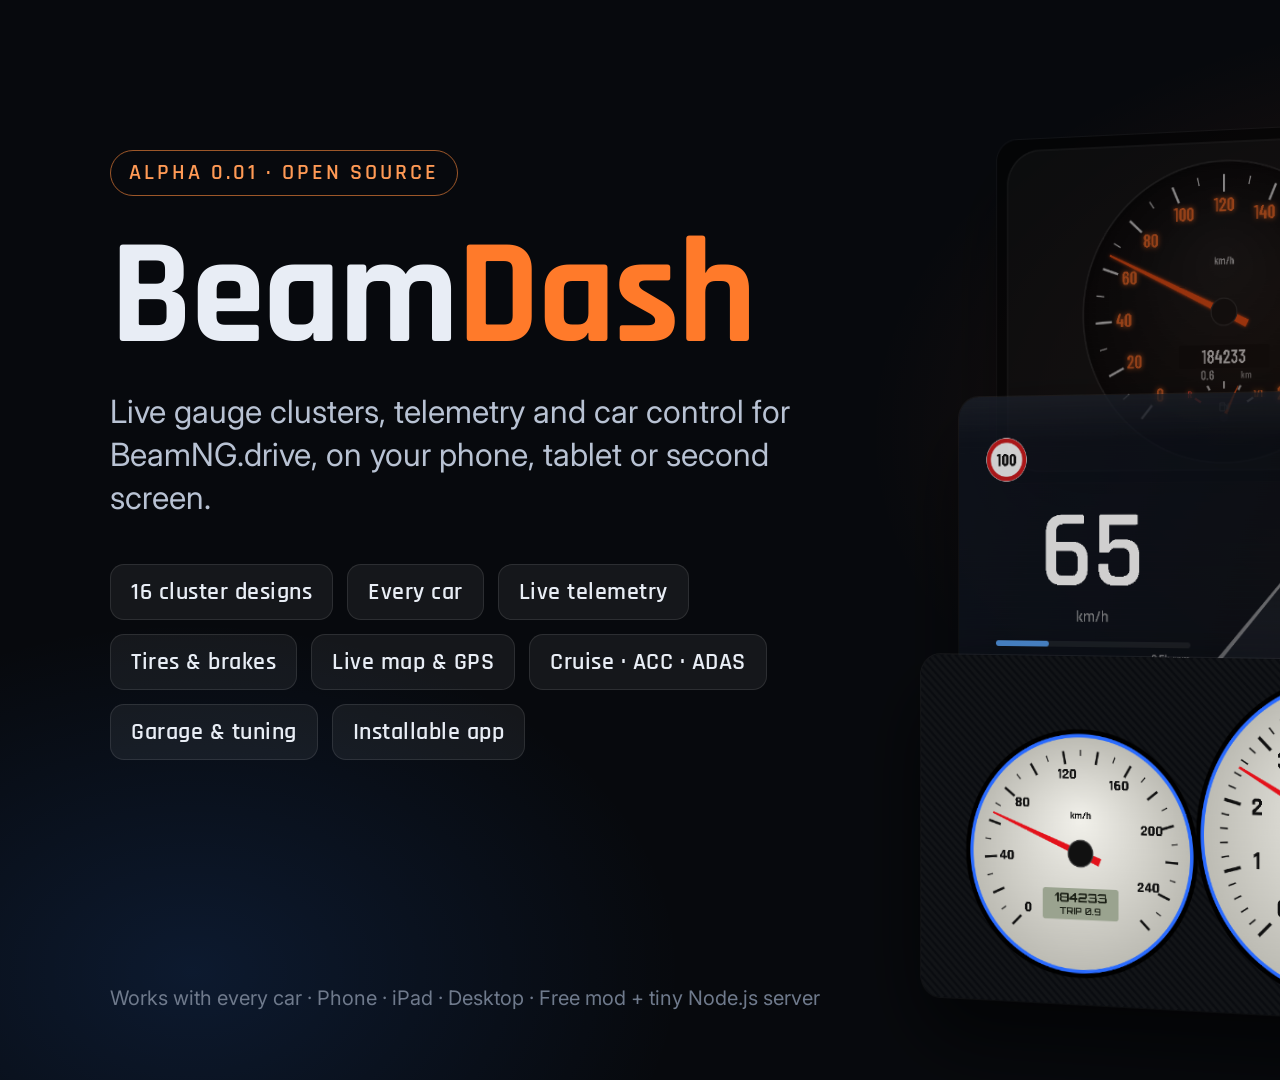
==== media/promo.html @ 652a00dd "BeamDash alpha 0.01: first public release 16 cluster designs, live telemetry, map and navigation, ga" ====
<!doctype html>
<html><head><meta charset="utf-8">
<title>BeamDash alpha 0.01 promo</title>
<!-- Promo art for BeamDash alpha 0.01. Render with headless Chrome: ?v=banner at 1920x1080, ?v=designs at 1920x1248. -->
<link href="https://fonts.googleapis.com/css2?family=Rajdhani:wght@500;600;700&family=Inter:wght@400;600&display=swap" rel="stylesheet">
<style>
  * { box-sizing: border-box; margin: 0; }
  body { width: 1920px; background: #07090d; color: #e8edf5; font-family: Inter, system-ui, sans-serif; overflow: hidden; }
  .view { display: none; } body.banner .banner, body.designs .designs { display: block; }
  .banner { position: relative; height: 1080px; background:
      radial-gradient(900px 600px at 78% 40%, rgba(255,106,31,.16), transparent 70%),
      radial-gradient(700px 500px at 10% 90%, rgba(47,128,255,.14), transparent 70%), #07090d; }
  .copy { position: absolute; left: 110px; top: 150px; width: 700px; }
  .badge { display: inline-block; padding: 8px 18px; border: 1px solid rgba(255,138,61,.6); border-radius: 999px; color: #ff9a55; font: 600 22px Rajdhani; letter-spacing: 3px; text-transform: uppercase; }
  h1 { font: 700 150px/1 Rajdhani; letter-spacing: -2px; margin: 26px 0 18px; }
  h1 span { color: #ff7a2a; }
  .tag { font-size: 32px; line-height: 1.35; color: #b8c2d3; }
  .chips { display: flex; flex-wrap: wrap; gap: 14px; margin-top: 44px; }
  .chip { padding: 12px 20px; border-radius: 14px; background: rgba(255,255,255,.06); border: 1px solid rgba(255,255,255,.1); font: 600 24px Rajdhani; letter-spacing: .5px; }
  .foot { position: absolute; left: 110px; bottom: 70px; color: #6f7a8c; font-size: 20px; }
  .stack { position: absolute; right: -40px; top: 120px; width: 1060px; height: 840px; perspective: 2200px; }
  .stack img { position: absolute; width: 960px; border-radius: 22px; box-shadow: 0 40px 90px rgba(0,0,0,.7), 0 0 0 1px rgba(255,255,255,.08); transform: rotateY(-14deg); }
  .stack img:nth-child(1) { top: 0; left: 60px; opacity: .55; }
  .stack img:nth-child(2) { top: 270px; left: 20px; opacity: .8; }
  .stack img:nth-child(3) { top: 540px; left: -20px; }
  .phone { position: absolute; right: 70px; bottom: 60px; width: 230px; border-radius: 30px; border: 6px solid #1b1f27; box-shadow: 0 30px 70px rgba(0,0,0,.8); }
  .designs { padding: 60px 70px 40px; height: 1248px; background: radial-gradient(1200px 500px at 50% 0, rgba(255,106,31,.12), transparent 70%), #07090d; }
  .designs h2 { font: 700 64px Rajdhani; } .designs h2 small { font: 600 28px Rajdhani; color: #8a95a8; margin-left: 18px; letter-spacing: 1px; }
  .grid { display: grid; grid-template-columns: repeat(4, 1fr); gap: 26px 26px; margin-top: 36px; }
  .tile img { width: 100%; display: block; border-radius: 12px; box-shadow: 0 0 0 1px rgba(255,255,255,.08); }
  .tile b { display: block; font: 700 24px Rajdhani; margin-top: 8px; } .tile i { font: 400 15px Inter; font-style: normal; color: #8a95a8; }
</style></head>
<body>
  <section class="view banner">
    <div class="copy">
      <div class="badge">alpha 0.01 · open source</div>
      <h1>Beam<span>Dash</span></h1>
      <p class="tag">Live gauge clusters, telemetry and car control for BeamNG.drive, on your phone, tablet or second screen.</p>
      <div class="chips"><span class="chip">16 cluster designs</span><span class="chip">Every car</span><span class="chip">Live telemetry</span><span class="chip">Tires &amp; brakes</span><span class="chip">Live map &amp; GPS</span><span class="chip">Cruise · ACC · ADAS</span><span class="chip">Garage &amp; tuning</span><span class="chip">Installable app</span></div>
    </div>
    <div class="stack"><img src="screenshots/cluster-bav86.png"><img src="screenshots/cluster-curve26.png"><img src="screenshots/cluster-rally98.png"></div>
    
    <div class="foot">Works with every car · Phone · iPad · Desktop · Free mod + tiny Node.js server</div>
  </section>
  <section class="view designs">
    <h2>16 cluster designs<small>1970s → 2026 · US · Euro · Japan · Custom</small></h2>
    <div class="grid"><div class="tile"><img src="screenshots/cluster-us70.png"><b>Detroit '70</b><i>1970s · US</i></div><div class="tile"><img src="screenshots/cluster-eu72.png"><b>Bavaria '72</b><i>1970s · Euro</i></div><div class="tile"><img src="screenshots/cluster-bav86.png"><b>Bavaria '86</b><i>1980s · Euro</i></div><div class="tile"><img src="screenshots/cluster-us84.png"><b>Digital '84</b><i>1980s · US</i></div><div class="tile"><img src="screenshots/cluster-bav95.png"><b>Bavaria M '98</b><i>1990s · Euro</i></div><div class="tile"><img src="screenshots/cluster-rally98.png"><b>Pleiades Rally '98</b><i>1990s · Japan</i></div><div class="tile"><img src="screenshots/cluster-optitron04.png"><b>Optitron '04</b><i>2000s · Japan</i></div><div class="tile"><img src="screenshots/cluster-bav06.png"><b>Bavaria '06</b><i>2000s · Euro</i></div><div class="tile"><img src="screenshots/cluster-pony05.png"><b>Retro Pony '05</b><i>2000s · US</i></div><div class="tile"><img src="screenshots/cluster-vette14.png"><b>Stingray '14</b><i>2010s · US</i></div><div class="tile"><img src="screenshots/cluster-virtual16.png"><b>Euro Virtual '16</b><i>2010s · Euro</i></div><div class="tile"><img src="screenshots/cluster-bavLive22.png"><b>Bavaria Live '22</b><i>2020s · Euro</i></div><div class="tile"><img src="screenshots/cluster-curve26.png"><b>Bavaria Curved '26</b><i>2020s · Euro</i></div><div class="tile"><img src="screenshots/cluster-wrx22.png"><b>Pleiades '22</b><i>2020s · Japan</i></div><div class="tile"><img src="screenshots/cluster-race.png"><b>Motorsport Pro</b><i>Custom · Custom</i></div><div class="tile"><img src="screenshots/cluster-builder.png"><b>Custom Builder</b><i>Custom · Custom</i></div></div>
  </section>
  <script>document.body.className = new URLSearchParams(location.search).get('v') || 'banner';</script>
</body></html>
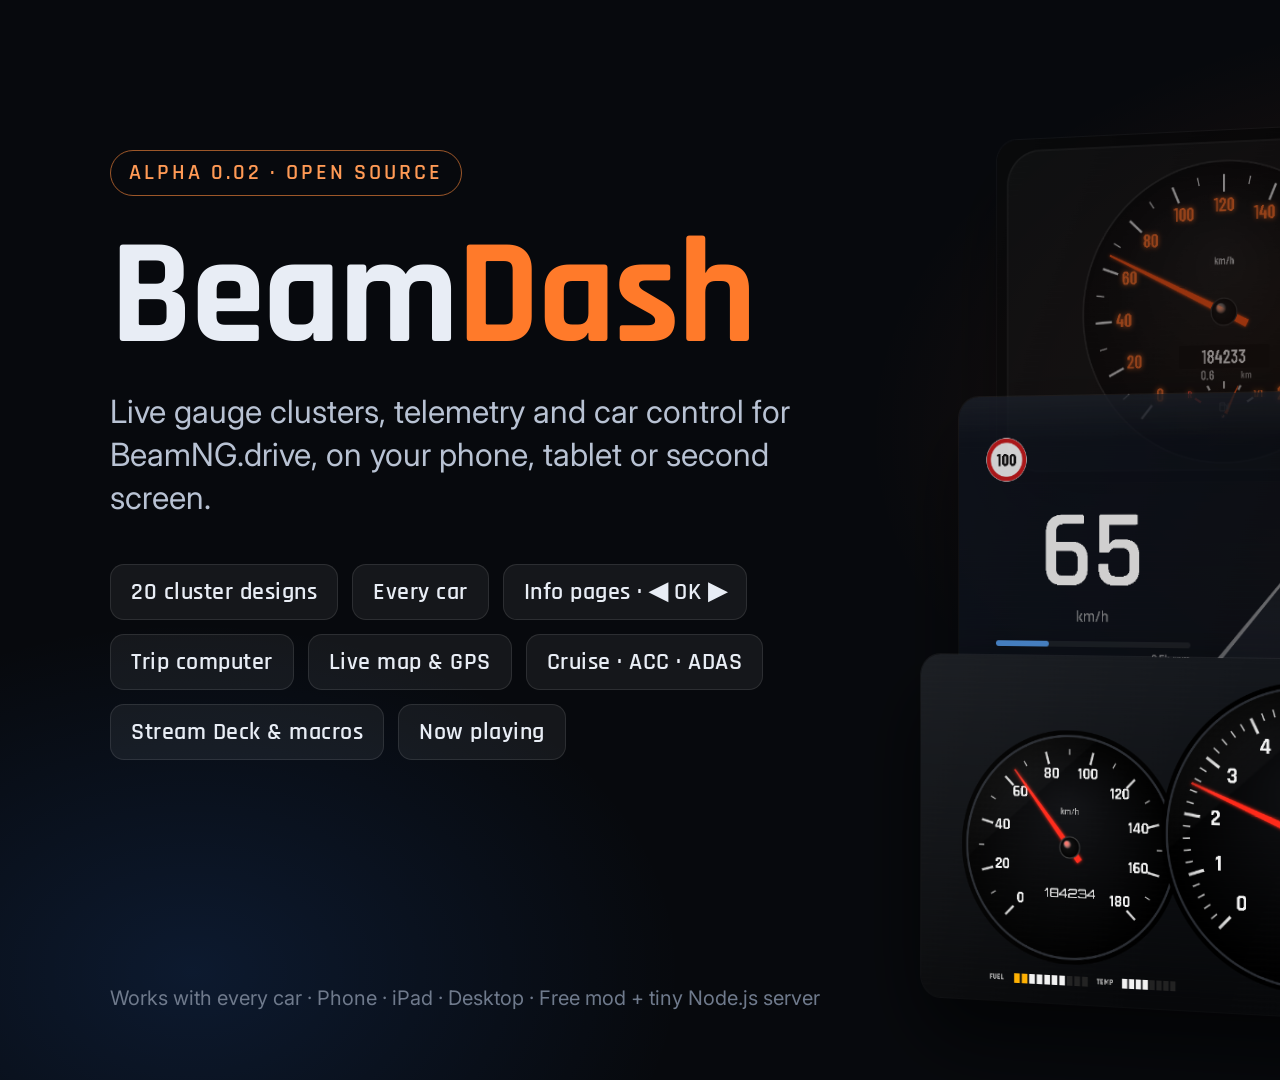
==== commit 042d74c1: "BeamDash alpha 0.02: info pages, trip computer, Deck, macros, now playing 20 cluster designs. Server" ====
--- a/media/promo.html
+++ b/media/promo.html
@@ -1,7 +1,7 @@
 <!doctype html>
 <html><head><meta charset="utf-8">
-<title>BeamDash alpha 0.01 promo</title>
-<!-- Promo art for BeamDash alpha 0.01. Render with headless Chrome: ?v=banner at 1920x1080, ?v=designs at 1920x1248. -->
+<title>BeamDash alpha 0.02 promo</title>
+<!-- Promo art for BeamDash alpha 0.02. Render with headless Chrome: ?v=banner at 1920x1080, ?v=designs at 1920x1490. -->
 <link href="https://fonts.googleapis.com/css2?family=Rajdhani:wght@500;600;700&family=Inter:wght@400;600&display=swap" rel="stylesheet">
 <style>
   * { box-sizing: border-box; margin: 0; }
@@ -24,7 +24,7 @@
   .stack img:nth-child(2) { top: 270px; left: 20px; opacity: .8; }
   .stack img:nth-child(3) { top: 540px; left: -20px; }
   .phone { position: absolute; right: 70px; bottom: 60px; width: 230px; border-radius: 30px; border: 6px solid #1b1f27; box-shadow: 0 30px 70px rgba(0,0,0,.8); }
-  .designs { padding: 60px 70px 40px; height: 1248px; background: radial-gradient(1200px 500px at 50% 0, rgba(255,106,31,.12), transparent 70%), #07090d; }
+  .designs { padding: 60px 70px 40px; height: 1490px; background: radial-gradient(1200px 500px at 50% 0, rgba(255,106,31,.12), transparent 70%), #07090d; }
   .designs h2 { font: 700 64px Rajdhani; } .designs h2 small { font: 600 28px Rajdhani; color: #8a95a8; margin-left: 18px; letter-spacing: 1px; }
   .grid { display: grid; grid-template-columns: repeat(4, 1fr); gap: 26px 26px; margin-top: 36px; }
   .tile img { width: 100%; display: block; border-radius: 12px; box-shadow: 0 0 0 1px rgba(255,255,255,.08); }
@@ -33,18 +33,18 @@
 <body>
   <section class="view banner">
     <div class="copy">
-      <div class="badge">alpha 0.01 · open source</div>
+      <div class="badge">alpha 0.02 · open source</div>
       <h1>Beam<span>Dash</span></h1>
       <p class="tag">Live gauge clusters, telemetry and car control for BeamNG.drive, on your phone, tablet or second screen.</p>
-      <div class="chips"><span class="chip">16 cluster designs</span><span class="chip">Every car</span><span class="chip">Live telemetry</span><span class="chip">Tires &amp; brakes</span><span class="chip">Live map &amp; GPS</span><span class="chip">Cruise · ACC · ADAS</span><span class="chip">Garage &amp; tuning</span><span class="chip">Installable app</span></div>
+      <div class="chips"><span class="chip">20 cluster designs</span><span class="chip">Every car</span><span class="chip">Info pages · ◀ OK ▶</span><span class="chip">Trip computer</span><span class="chip">Live map &amp; GPS</span><span class="chip">Cruise · ACC · ADAS</span><span class="chip">Stream Deck &amp; macros</span><span class="chip">Now playing</span></div>
     </div>
-    <div class="stack"><img src="screenshots/cluster-bav86.png"><img src="screenshots/cluster-curve26.png"><img src="screenshots/cluster-rally98.png"></div>
-    
+    <div class="stack"><img src="screenshots/cluster-bav86.png"><img src="screenshots/cluster-curve26.png"><img src="screenshots/cluster-skyline99.png"></div>
+    <img class="phone" src="screenshots/page-deck-phone.png">
     <div class="foot">Works with every car · Phone · iPad · Desktop · Free mod + tiny Node.js server</div>
   </section>
   <section class="view designs">
-    <h2>16 cluster designs<small>1970s → 2026 · US · Euro · Japan · Custom</small></h2>
-    <div class="grid"><div class="tile"><img src="screenshots/cluster-us70.png"><b>Detroit '70</b><i>1970s · US</i></div><div class="tile"><img src="screenshots/cluster-eu72.png"><b>Bavaria '72</b><i>1970s · Euro</i></div><div class="tile"><img src="screenshots/cluster-bav86.png"><b>Bavaria '86</b><i>1980s · Euro</i></div><div class="tile"><img src="screenshots/cluster-us84.png"><b>Digital '84</b><i>1980s · US</i></div><div class="tile"><img src="screenshots/cluster-bav95.png"><b>Bavaria M '98</b><i>1990s · Euro</i></div><div class="tile"><img src="screenshots/cluster-rally98.png"><b>Pleiades Rally '98</b><i>1990s · Japan</i></div><div class="tile"><img src="screenshots/cluster-optitron04.png"><b>Optitron '04</b><i>2000s · Japan</i></div><div class="tile"><img src="screenshots/cluster-bav06.png"><b>Bavaria '06</b><i>2000s · Euro</i></div><div class="tile"><img src="screenshots/cluster-pony05.png"><b>Retro Pony '05</b><i>2000s · US</i></div><div class="tile"><img src="screenshots/cluster-vette14.png"><b>Stingray '14</b><i>2010s · US</i></div><div class="tile"><img src="screenshots/cluster-virtual16.png"><b>Euro Virtual '16</b><i>2010s · Euro</i></div><div class="tile"><img src="screenshots/cluster-bavLive22.png"><b>Bavaria Live '22</b><i>2020s · Euro</i></div><div class="tile"><img src="screenshots/cluster-curve26.png"><b>Bavaria Curved '26</b><i>2020s · Euro</i></div><div class="tile"><img src="screenshots/cluster-wrx22.png"><b>Pleiades '22</b><i>2020s · Japan</i></div><div class="tile"><img src="screenshots/cluster-race.png"><b>Motorsport Pro</b><i>Custom · Custom</i></div><div class="tile"><img src="screenshots/cluster-builder.png"><b>Custom Builder</b><i>Custom · Custom</i></div></div>
+    <h2>20 cluster designs<small>1970s → 2026 · US · Euro · Japan · Custom</small></h2>
+    <div class="grid"><div class="tile"><img src="screenshots/cluster-us70.png"><b>Detroit '70</b><i>1970s · US</i></div><div class="tile"><img src="screenshots/cluster-eu72.png"><b>Bavaria '72</b><i>1970s · Euro</i></div><div class="tile"><img src="screenshots/cluster-bav86.png"><b>Bavaria '86</b><i>1980s · Euro</i></div><div class="tile"><img src="screenshots/cluster-us84.png"><b>Digital '84</b><i>1980s · US</i></div><div class="tile"><img src="screenshots/cluster-bav95.png"><b>Bavaria M '98</b><i>1990s · Euro</i></div><div class="tile"><img src="screenshots/cluster-rally98.png"><b>Pleiades Rally '98</b><i>1990s · Japan</i></div><div class="tile"><img src="screenshots/cluster-optitron04.png"><b>Optitron '04</b><i>2000s · Japan</i></div><div class="tile"><img src="screenshots/cluster-bav06.png"><b>Bavaria '06</b><i>2000s · Euro</i></div><div class="tile"><img src="screenshots/cluster-pony05.png"><b>Retro Pony '05</b><i>2000s · US</i></div><div class="tile"><img src="screenshots/cluster-vette14.png"><b>Stingray '14</b><i>2010s · US</i></div><div class="tile"><img src="screenshots/cluster-virtual16.png"><b>Euro Virtual '16</b><i>2010s · Euro</i></div><div class="tile"><img src="screenshots/cluster-bavLive22.png"><b>Bavaria Live '22</b><i>2020s · Euro</i></div><div class="tile"><img src="screenshots/cluster-curve26.png"><b>Bavaria Curved '26</b><i>2020s · Euro</i></div><div class="tile"><img src="screenshots/cluster-wrx22.png"><b>Pleiades '22</b><i>2020s · Japan</i></div><div class="tile"><img src="screenshots/cluster-bavBlack12.png"><b>Bavaria Black Panel '12</b><i>2010s · Euro</i></div><div class="tile"><img src="screenshots/cluster-stuttgart19.png"><b>Stuttgart Five-Dial '19</b><i>2010s · Euro</i></div><div class="tile"><img src="screenshots/cluster-skyline99.png"><b>Neo Skyline '99</b><i>1990s · Japan</i></div><div class="tile"><img src="screenshots/cluster-truck19.png"><b>Heartland Pickup '19</b><i>2010s · US</i></div><div class="tile"><img src="screenshots/cluster-race.png"><b>Motorsport Pro</b><i>Custom · Custom</i></div><div class="tile"><img src="screenshots/cluster-builder.png"><b>Custom Builder</b><i>Custom · Custom</i></div></div>
   </section>
   <script>document.body.className = new URLSearchParams(location.search).get('v') || 'banner';</script>
 </body></html>
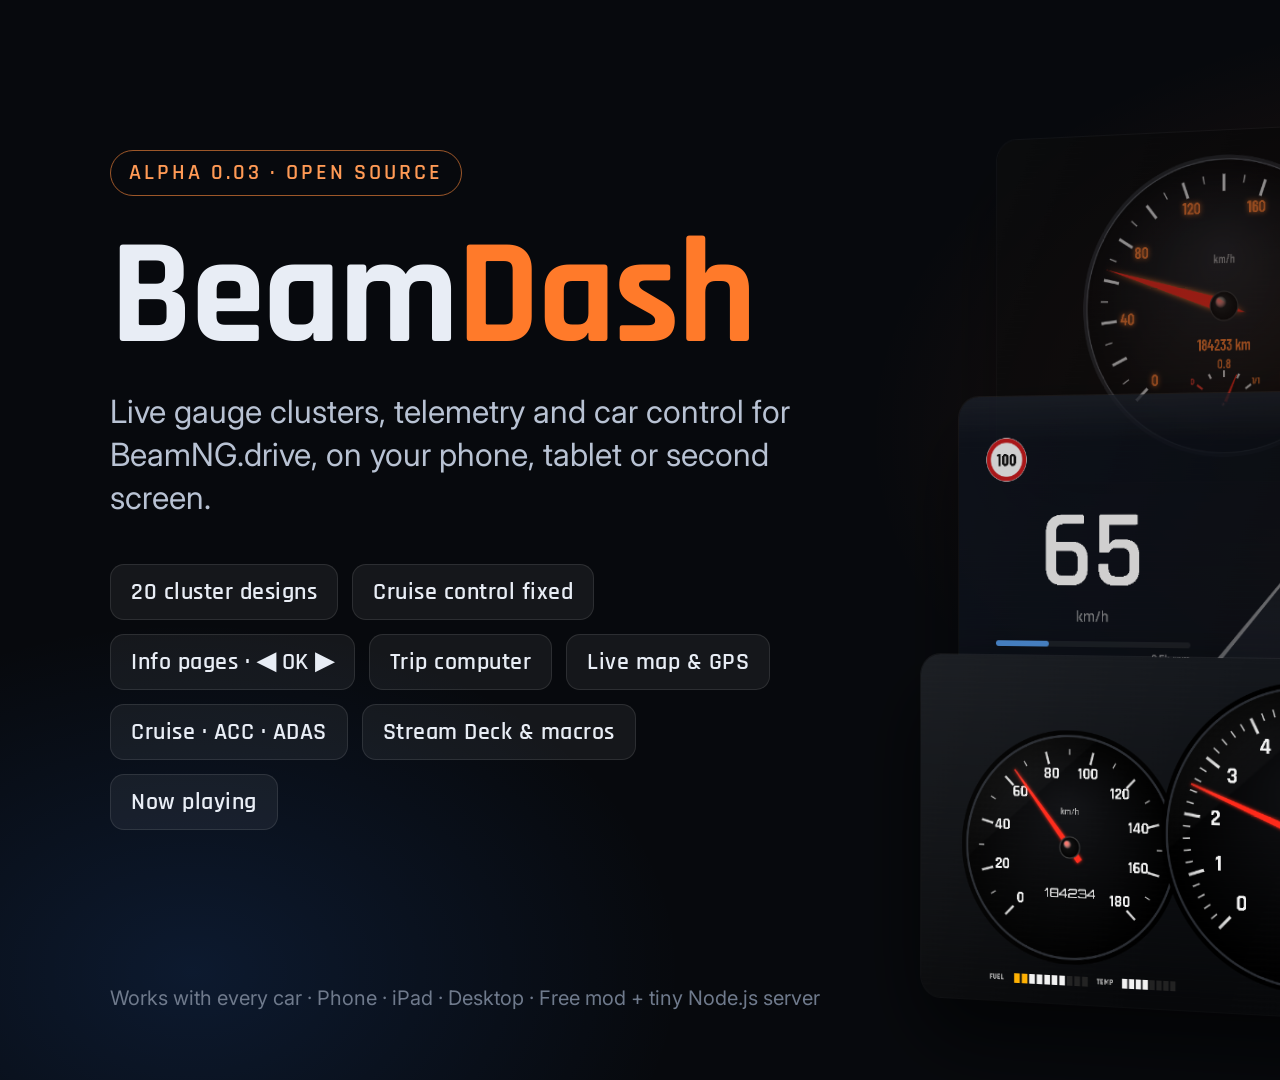
==== commit 4b727261: "BeamDash alpha 0.03: cruise-control fix, docs and stock images Mod: cruise now uses BeamNG's cruiseC" ====
--- a/media/promo.html
+++ b/media/promo.html
@@ -1,7 +1,7 @@
 <!doctype html>
 <html><head><meta charset="utf-8">
-<title>BeamDash alpha 0.02 promo</title>
-<!-- Promo art for BeamDash alpha 0.02. Render with headless Chrome: ?v=banner at 1920x1080, ?v=designs at 1920x1490. -->
+<title>BeamDash alpha 0.03 promo</title>
+<!-- Promo art for BeamDash alpha 0.03. Render with headless Chrome: ?v=banner at 1920x1080, ?v=designs at 1920x1490. -->
 <link href="https://fonts.googleapis.com/css2?family=Rajdhani:wght@500;600;700&family=Inter:wght@400;600&display=swap" rel="stylesheet">
 <style>
   * { box-sizing: border-box; margin: 0; }
@@ -33,12 +33,12 @@
 <body>
   <section class="view banner">
     <div class="copy">
-      <div class="badge">alpha 0.02 · open source</div>
+      <div class="badge">alpha 0.03 · open source</div>
       <h1>Beam<span>Dash</span></h1>
       <p class="tag">Live gauge clusters, telemetry and car control for BeamNG.drive, on your phone, tablet or second screen.</p>
-      <div class="chips"><span class="chip">20 cluster designs</span><span class="chip">Every car</span><span class="chip">Info pages · ◀ OK ▶</span><span class="chip">Trip computer</span><span class="chip">Live map &amp; GPS</span><span class="chip">Cruise · ACC · ADAS</span><span class="chip">Stream Deck &amp; macros</span><span class="chip">Now playing</span></div>
+      <div class="chips"><span class="chip">20 cluster designs</span><span class="chip">Cruise control fixed</span><span class="chip">Info pages · ◀ OK ▶</span><span class="chip">Trip computer</span><span class="chip">Live map &amp; GPS</span><span class="chip">Cruise · ACC · ADAS</span><span class="chip">Stream Deck &amp; macros</span><span class="chip">Now playing</span></div>
     </div>
-    <div class="stack"><img src="screenshots/cluster-bav86.png"><img src="screenshots/cluster-curve26.png"><img src="screenshots/cluster-skyline99.png"></div>
+    <div class="stack"><img src="screenshots/cluster-bav95.png"><img src="screenshots/cluster-curve26.png"><img src="screenshots/cluster-skyline99.png"></div>
     <img class="phone" src="screenshots/page-deck-phone.png">
     <div class="foot">Works with every car · Phone · iPad · Desktop · Free mod + tiny Node.js server</div>
   </section>
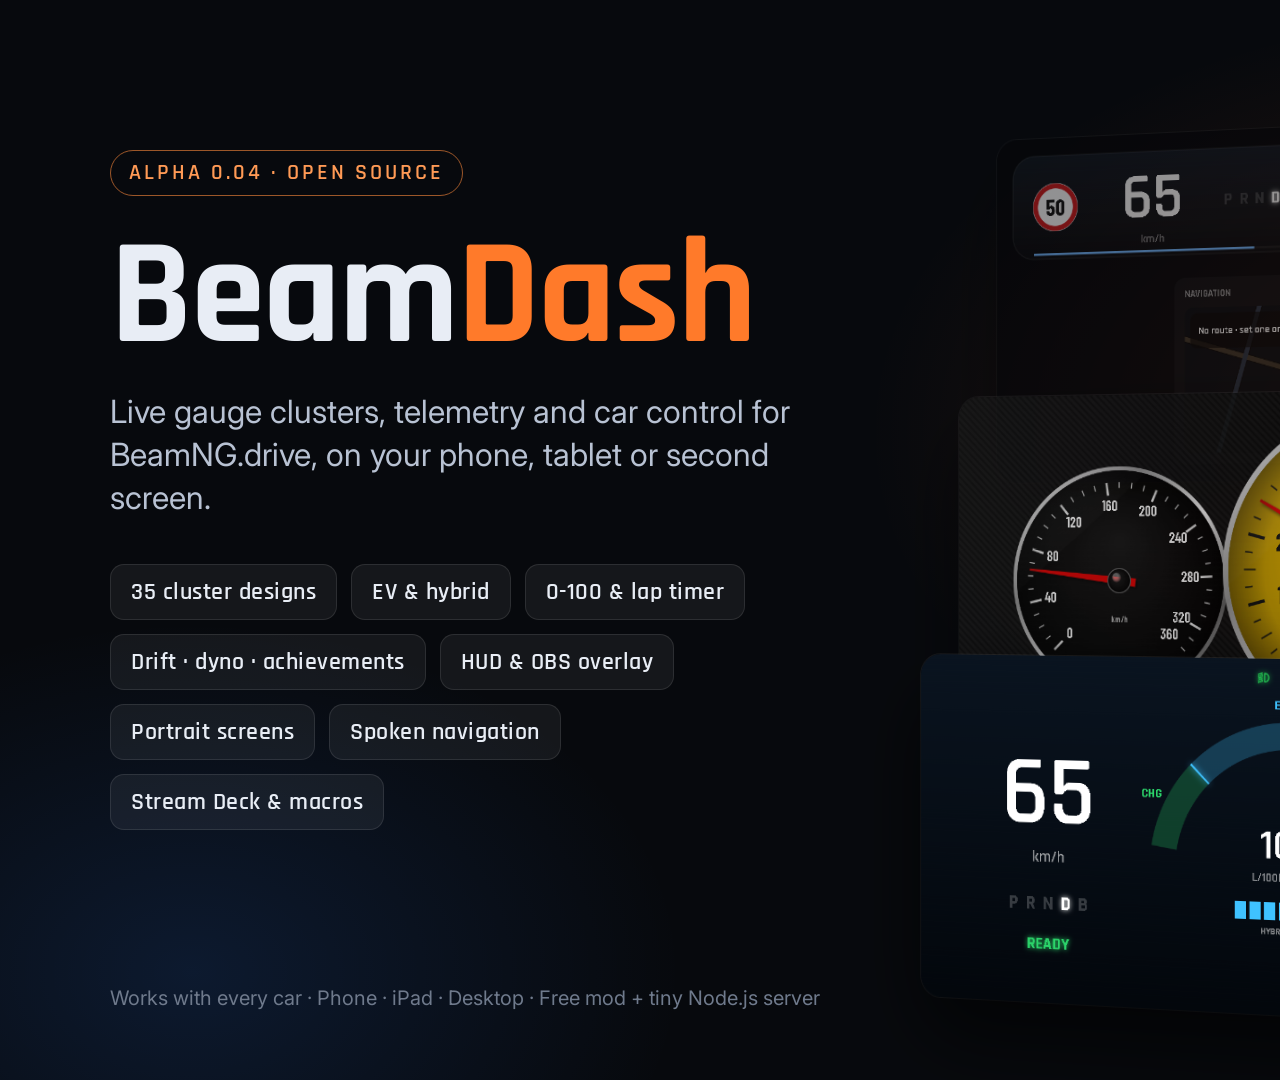
==== commit c8072e4e: "BeamDash alpha 0.04: 35 designs, EV/hybrid, timers, HUD, records Mod: engine and motor power, batter" ====
--- a/media/promo.html
+++ b/media/promo.html
@@ -1,7 +1,7 @@
 <!doctype html>
 <html><head><meta charset="utf-8">
-<title>BeamDash alpha 0.03 promo</title>
-<!-- Promo art for BeamDash alpha 0.03. Render with headless Chrome: ?v=banner at 1920x1080, ?v=designs at 1920x1490. -->
+<title>BeamDash alpha 0.04 promo</title>
+<!-- Promo art for BeamDash alpha 0.04. Render with headless Chrome: ?v=banner at 1920x1080, ?v=designs at 1920x2458. -->
 <link href="https://fonts.googleapis.com/css2?family=Rajdhani:wght@500;600;700&family=Inter:wght@400;600&display=swap" rel="stylesheet">
 <style>
   * { box-sizing: border-box; margin: 0; }
@@ -24,7 +24,7 @@
   .stack img:nth-child(2) { top: 270px; left: 20px; opacity: .8; }
   .stack img:nth-child(3) { top: 540px; left: -20px; }
   .phone { position: absolute; right: 70px; bottom: 60px; width: 230px; border-radius: 30px; border: 6px solid #1b1f27; box-shadow: 0 30px 70px rgba(0,0,0,.8); }
-  .designs { padding: 60px 70px 40px; height: 1490px; background: radial-gradient(1200px 500px at 50% 0, rgba(255,106,31,.12), transparent 70%), #07090d; }
+  .designs { padding: 60px 70px 40px; height: 2458px; background: radial-gradient(1200px 500px at 50% 0, rgba(255,106,31,.12), transparent 70%), #07090d; }
   .designs h2 { font: 700 64px Rajdhani; } .designs h2 small { font: 600 28px Rajdhani; color: #8a95a8; margin-left: 18px; letter-spacing: 1px; }
   .grid { display: grid; grid-template-columns: repeat(4, 1fr); gap: 26px 26px; margin-top: 36px; }
   .tile img { width: 100%; display: block; border-radius: 12px; box-shadow: 0 0 0 1px rgba(255,255,255,.08); }
@@ -33,18 +33,18 @@
 <body>
   <section class="view banner">
     <div class="copy">
-      <div class="badge">alpha 0.03 · open source</div>
+      <div class="badge">alpha 0.04 · open source</div>
       <h1>Beam<span>Dash</span></h1>
       <p class="tag">Live gauge clusters, telemetry and car control for BeamNG.drive, on your phone, tablet or second screen.</p>
-      <div class="chips"><span class="chip">20 cluster designs</span><span class="chip">Cruise control fixed</span><span class="chip">Info pages · ◀ OK ▶</span><span class="chip">Trip computer</span><span class="chip">Live map &amp; GPS</span><span class="chip">Cruise · ACC · ADAS</span><span class="chip">Stream Deck &amp; macros</span><span class="chip">Now playing</span></div>
+      <div class="chips"><span class="chip">35 cluster designs</span><span class="chip">EV &amp; hybrid</span><span class="chip">0-100 &amp; lap timer</span><span class="chip">Drift · dyno · achievements</span><span class="chip">HUD &amp; OBS overlay</span><span class="chip">Portrait screens</span><span class="chip">Spoken navigation</span><span class="chip">Stream Deck &amp; macros</span></div>
     </div>
-    <div class="stack"><img src="screenshots/cluster-bav95.png"><img src="screenshots/cluster-curve26.png"><img src="screenshots/cluster-skyline99.png"></div>
+    <div class="stack"><img src="screenshots/cluster-neueKlasse26.png"><img src="screenshots/cluster-maranello05.png"><img src="screenshots/cluster-synergy16.png"></div>
     <img class="phone" src="screenshots/page-deck-phone.png">
     <div class="foot">Works with every car · Phone · iPad · Desktop · Free mod + tiny Node.js server</div>
   </section>
   <section class="view designs">
-    <h2>20 cluster designs<small>1970s → 2026 · US · Euro · Japan · Custom</small></h2>
-    <div class="grid"><div class="tile"><img src="screenshots/cluster-us70.png"><b>Detroit '70</b><i>1970s · US</i></div><div class="tile"><img src="screenshots/cluster-eu72.png"><b>Bavaria '72</b><i>1970s · Euro</i></div><div class="tile"><img src="screenshots/cluster-bav86.png"><b>Bavaria '86</b><i>1980s · Euro</i></div><div class="tile"><img src="screenshots/cluster-us84.png"><b>Digital '84</b><i>1980s · US</i></div><div class="tile"><img src="screenshots/cluster-bav95.png"><b>Bavaria M '98</b><i>1990s · Euro</i></div><div class="tile"><img src="screenshots/cluster-rally98.png"><b>Pleiades Rally '98</b><i>1990s · Japan</i></div><div class="tile"><img src="screenshots/cluster-optitron04.png"><b>Optitron '04</b><i>2000s · Japan</i></div><div class="tile"><img src="screenshots/cluster-bav06.png"><b>Bavaria '06</b><i>2000s · Euro</i></div><div class="tile"><img src="screenshots/cluster-pony05.png"><b>Retro Pony '05</b><i>2000s · US</i></div><div class="tile"><img src="screenshots/cluster-vette14.png"><b>Stingray '14</b><i>2010s · US</i></div><div class="tile"><img src="screenshots/cluster-virtual16.png"><b>Euro Virtual '16</b><i>2010s · Euro</i></div><div class="tile"><img src="screenshots/cluster-bavLive22.png"><b>Bavaria Live '22</b><i>2020s · Euro</i></div><div class="tile"><img src="screenshots/cluster-curve26.png"><b>Bavaria Curved '26</b><i>2020s · Euro</i></div><div class="tile"><img src="screenshots/cluster-wrx22.png"><b>Pleiades '22</b><i>2020s · Japan</i></div><div class="tile"><img src="screenshots/cluster-bavBlack12.png"><b>Bavaria Black Panel '12</b><i>2010s · Euro</i></div><div class="tile"><img src="screenshots/cluster-stuttgart19.png"><b>Stuttgart Five-Dial '19</b><i>2010s · Euro</i></div><div class="tile"><img src="screenshots/cluster-skyline99.png"><b>Neo Skyline '99</b><i>1990s · Japan</i></div><div class="tile"><img src="screenshots/cluster-truck19.png"><b>Heartland Pickup '19</b><i>2010s · US</i></div><div class="tile"><img src="screenshots/cluster-race.png"><b>Motorsport Pro</b><i>Custom · Custom</i></div><div class="tile"><img src="screenshots/cluster-builder.png"><b>Custom Builder</b><i>Custom · Custom</i></div></div>
+    <h2>35 cluster designs<small>1960s → 2026 · US · Euro · Japan · Korea · Custom</small></h2>
+    <div class="grid"><div class="tile"><img src="screenshots/cluster-us70.png"><b>Detroit '70</b><i>1970s · US</i></div><div class="tile"><img src="screenshots/cluster-eu72.png"><b>Bavaria '72</b><i>1970s · Euro</i></div><div class="tile"><img src="screenshots/cluster-bav86.png"><b>Bavaria '86</b><i>1980s · Euro</i></div><div class="tile"><img src="screenshots/cluster-us84.png"><b>Digital '84</b><i>1980s · US</i></div><div class="tile"><img src="screenshots/cluster-bav95.png"><b>Bavaria M '98</b><i>1990s · Euro</i></div><div class="tile"><img src="screenshots/cluster-rally98.png"><b>Pleiades Rally '98</b><i>1990s · Japan</i></div><div class="tile"><img src="screenshots/cluster-optitron04.png"><b>Optitron '04</b><i>2000s · Japan</i></div><div class="tile"><img src="screenshots/cluster-bav06.png"><b>Bavaria '06</b><i>2000s · Euro</i></div><div class="tile"><img src="screenshots/cluster-pony05.png"><b>Retro Pony '05</b><i>2000s · US</i></div><div class="tile"><img src="screenshots/cluster-vette14.png"><b>Stingray '14</b><i>2010s · US</i></div><div class="tile"><img src="screenshots/cluster-virtual16.png"><b>Euro Virtual '16</b><i>2010s · Euro</i></div><div class="tile"><img src="screenshots/cluster-bavLive22.png"><b>Bavaria Live '22</b><i>2020s · Euro</i></div><div class="tile"><img src="screenshots/cluster-curve26.png"><b>Bavaria Curved '26</b><i>2020s · Euro</i></div><div class="tile"><img src="screenshots/cluster-wrx22.png"><b>Pleiades '22</b><i>2020s · Japan</i></div><div class="tile"><img src="screenshots/cluster-bavBlack12.png"><b>Bavaria Black Panel '12</b><i>2010s · Euro</i></div><div class="tile"><img src="screenshots/cluster-stuttgart19.png"><b>Stuttgart Five-Dial '19</b><i>2010s · Euro</i></div><div class="tile"><img src="screenshots/cluster-skyline99.png"><b>Neo Skyline '99</b><i>1990s · Japan</i></div><div class="tile"><img src="screenshots/cluster-truck19.png"><b>Heartland Pickup '19</b><i>2010s · US</i></div><div class="tile"><img src="screenshots/cluster-ponyS650.png"><b>Pony S650 '24</b><i>2020s · US</i></div><div class="tile"><img src="screenshots/cluster-c8_20.png"><b>Mid-Engine '20</b><i>2020s · US</i></div><div class="tile"><img src="screenshots/cluster-ridgeEV24.png"><b>Volt Ridge EV '24</b><i>2020s · US</i></div><div class="tile"><img src="screenshots/cluster-ss69.png"><b>Super Sport '69</b><i>1960s · US</i></div><div class="tile"><img src="screenshots/cluster-luxe21.png"><b>Lux Digital '21</b><i>2020s · US</i></div><div class="tile"><img src="screenshots/cluster-neueKlasse26.png"><b>Neue Klasse '26</b><i>2020s · Euro</i></div><div class="tile"><img src="screenshots/cluster-bavMTrack24.png"><b>Bavaria M Track '24</b><i>2020s · Euro</i></div><div class="tile"><img src="screenshots/cluster-maranello05.png"><b>Maranello '05</b><i>2000s · Euro</i></div><div class="tile"><img src="screenshots/cluster-taycan20.png"><b>Zuffen EV '20</b><i>2020s · Euro</i></div><div class="tile"><img src="screenshots/cluster-w124_89.png"><b>Sindelfingen '89</b><i>1980s · Euro</i></div><div class="tile"><img src="screenshots/cluster-tokyo86.png"><b>Tokyo VFD '86</b><i>1980s · Japan</i></div><div class="tile"><img src="screenshots/cluster-synergy16.png"><b>Synergy '16</b><i>2010s · Japan</i></div><div class="tile"><img src="screenshots/cluster-rotary92.png"><b>Rotary '92</b><i>1990s · Japan</i></div><div class="tile"><img src="screenshots/cluster-gtr09.png"><b>Godzilla '09</b><i>2000s · Japan</i></div><div class="tile"><img src="screenshots/cluster-ioniq22.png"><b>Seoul EV '22</b><i>2020s · Korea</i></div><div class="tile"><img src="screenshots/cluster-race.png"><b>Motorsport Pro</b><i>Custom · Custom</i></div><div class="tile"><img src="screenshots/cluster-builder.png"><b>Custom Builder</b><i>Custom · Custom</i></div></div>
   </section>
   <script>document.body.className = new URLSearchParams(location.search).get('v') || 'banner';</script>
 </body></html>
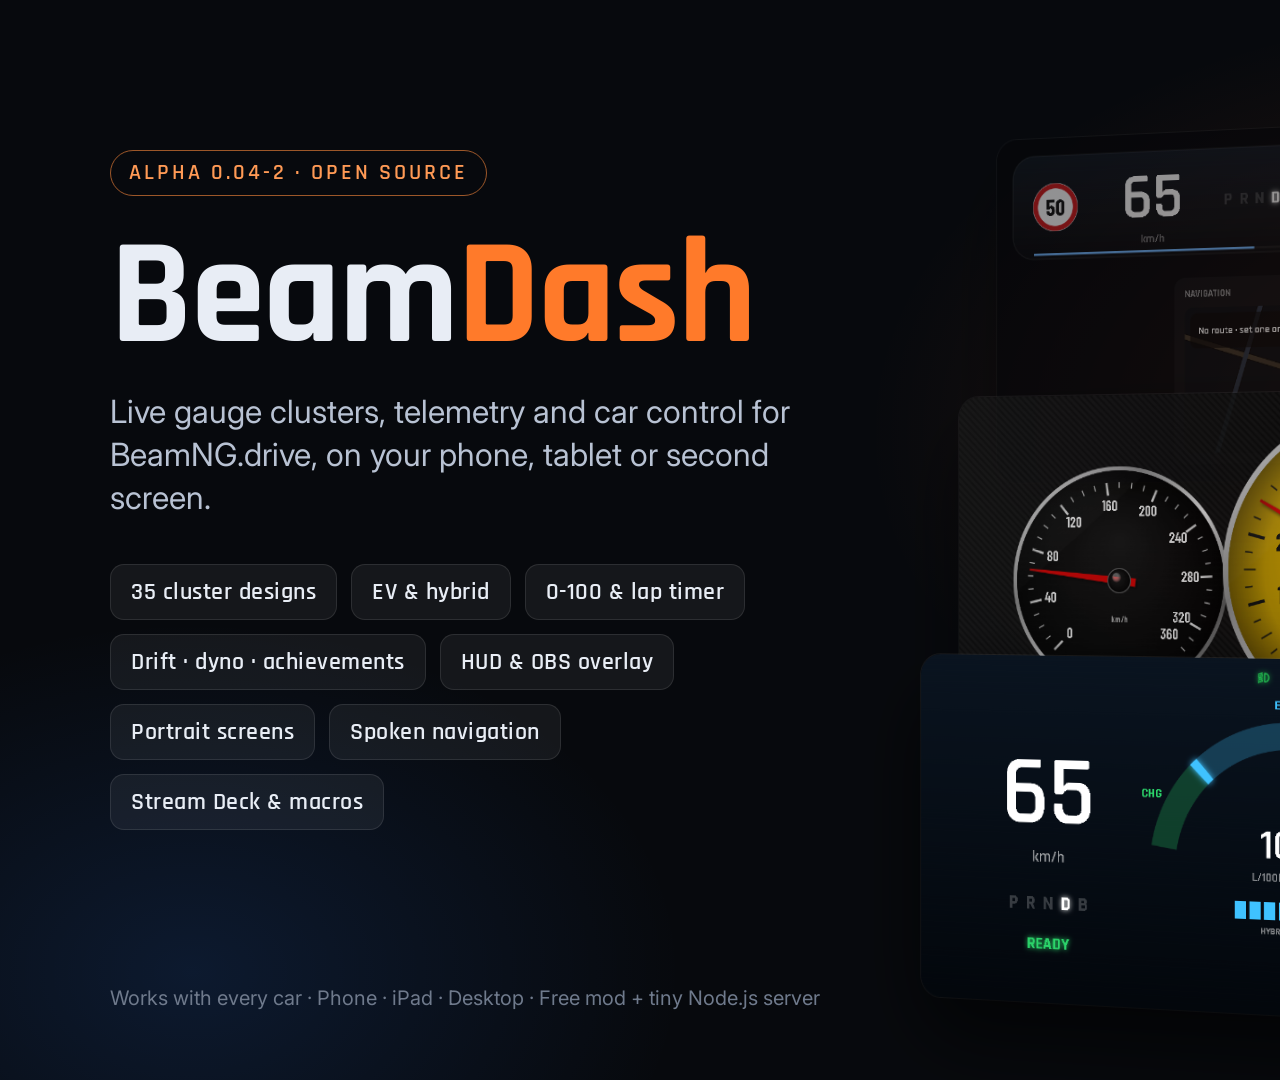
==== commit f1bfc18f: "BeamDash alpha 0.04-2: restore the E46 check-control pages and Custom Builder Pages option Mod uncha" ====
--- a/media/promo.html
+++ b/media/promo.html
@@ -1,7 +1,7 @@
 <!doctype html>
 <html><head><meta charset="utf-8">
-<title>BeamDash alpha 0.04 promo</title>
-<!-- Promo art for BeamDash alpha 0.04. Render with headless Chrome: ?v=banner at 1920x1080, ?v=designs at 1920x2458. -->
+<title>BeamDash alpha 0.04-2 promo</title>
+<!-- Promo art for BeamDash alpha 0.04-2. Render with headless Chrome: ?v=banner at 1920x1080, ?v=designs at 1920x2458. -->
 <link href="https://fonts.googleapis.com/css2?family=Rajdhani:wght@500;600;700&family=Inter:wght@400;600&display=swap" rel="stylesheet">
 <style>
   * { box-sizing: border-box; margin: 0; }
@@ -33,7 +33,7 @@
 <body>
   <section class="view banner">
     <div class="copy">
-      <div class="badge">alpha 0.04 · open source</div>
+      <div class="badge">alpha 0.04-2 · open source</div>
       <h1>Beam<span>Dash</span></h1>
       <p class="tag">Live gauge clusters, telemetry and car control for BeamNG.drive, on your phone, tablet or second screen.</p>
       <div class="chips"><span class="chip">35 cluster designs</span><span class="chip">EV &amp; hybrid</span><span class="chip">0-100 &amp; lap timer</span><span class="chip">Drift · dyno · achievements</span><span class="chip">HUD &amp; OBS overlay</span><span class="chip">Portrait screens</span><span class="chip">Spoken navigation</span><span class="chip">Stream Deck &amp; macros</span></div>
